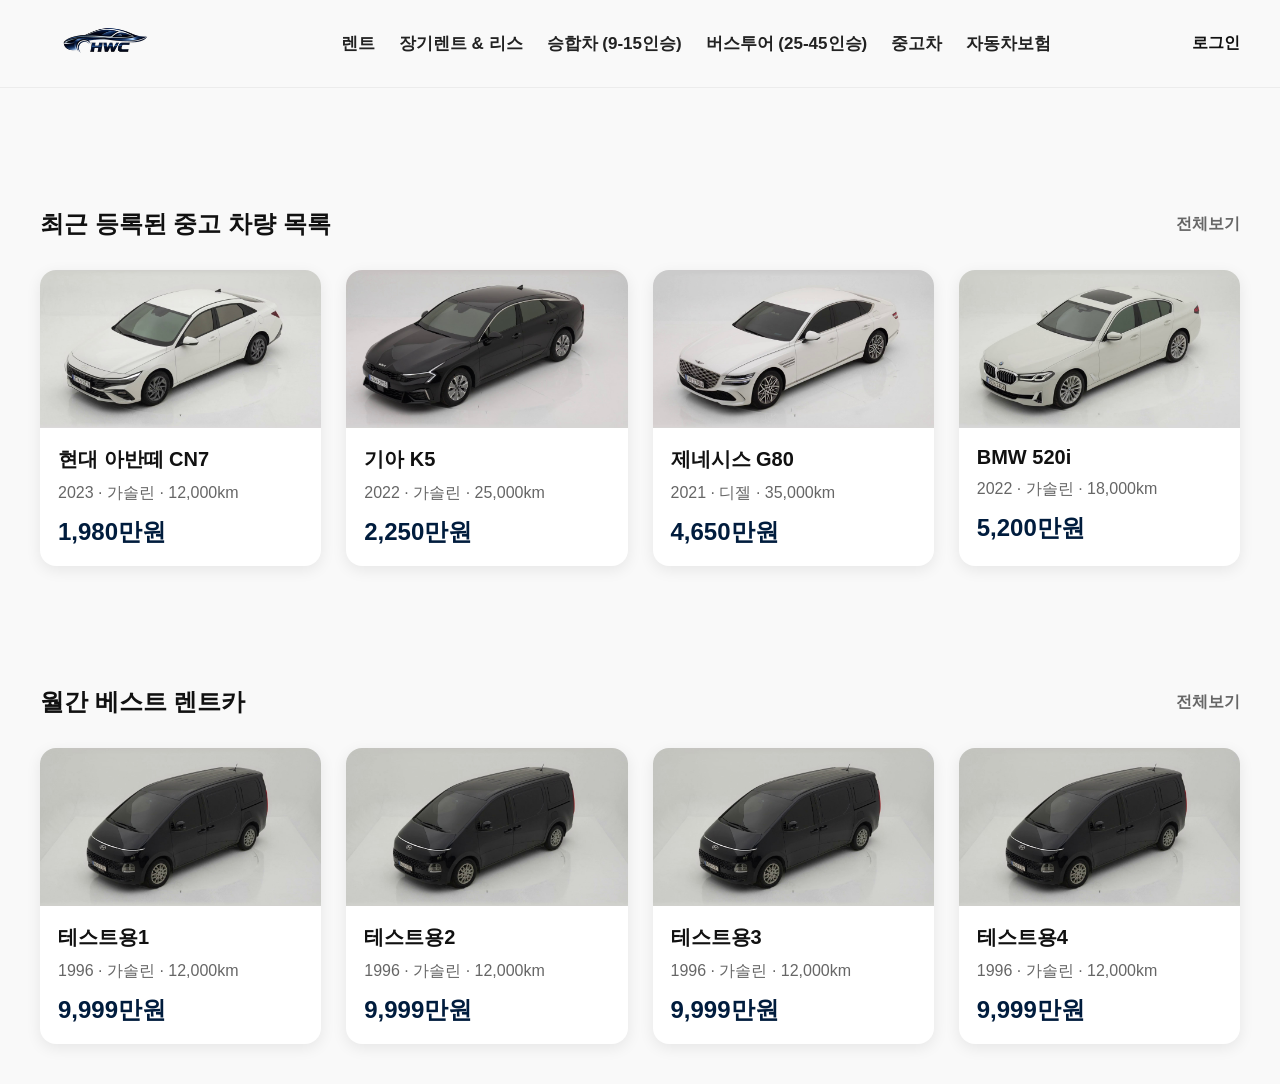
==== html_css/html/index.html @ dc92d00e "Add files via upload" ====
<!doctype html>
<html lang="ko">
    <head>
        <meta charset="utf-8">
        <link rel="icon" href="/html_css/favicon/HWC_favicon.ico">
        <link rel="stylesheet" href="/html_css/css/css.css">
        <title>하이원카 No.1 자동차의 모든 것!</title>
    </head>
    <body>
        <header class="nav_bar">
        <div class="nav_container">
            <div class="logo">
                <a href="index.html"><img src="/html_css/favicon/favicon.ico"></a>
            </div>
            <nav class="nav">
                <a href="#">렌트</a>
                <a href="#">장기렌트 & 리스</a>
                <a href="#">승합차 (9-15인승)</a>
                <a href="#">버스투어 (25-45인승)</a>
                <a href="#">중고차</a>
                <a href="#">자동차보험</a>
            </nav>
            <div class="nav_right">
                <a href="#" class="login_btn">로그인</a>
            </div>
        </div>
        </header>
        <section class="content_section">
            <div class="section_header">
                <h1>최근 등록된 중고 차량 목록</h1>
                <a href="#" class="all_btn">전체보기</a>
            </div>
            <!-- 테스트 리소스는 헤이딜러 -->
            <div id="cargrid" class="vehicle_grid">
                <div class="vehicle_card">
                    <img src="/html_css/test_img/test1.jpeg">
                    <div class="vehicle_info">
                        <h3>현대 아반떼 CN7</h3>
                        <p>2023 · 가솔린 · 12,000km</p>
                        <strong>1,980만원</strong>
                    </div>
                </div>
                <div class="vehicle_card">
                    <img src="/html_css/test_img/test2.jpeg">
                    <div class="vehicle_info">
                        <h3>기아 K5</h3>
                        <p>2022 · 가솔린 · 25,000km</p>
                        <strong>2,250만원</strong>
                    </div>                        
                </div>
                <div class="vehicle_card">
                    <img src="/html_css/test_img/test3.jpeg">
                    <div class="vehicle_info">
                        <h3>제네시스 G80</h3>
                        <p>2021 · 디젤 · 35,000km</p>
                        <strong>4,650만원</strong>
                    </div>                        
                </div>
                <div class="vehicle_card">
                    <img src="/html_css/test_img/test4.jpeg">
                    <div class="vehicle_info">
                        <h3>BMW 520i</h3>
                        <p>2022 · 가솔린 · 18,000km</p>
                        <strong>5,200만원</strong>
                    </div>                        
                </div>
            </div>                                
        </section>
        <section class="content_section">
            <div class="section_header">
                <h1>월간 베스트 렌트카</h1>
                <a href="#" class="all_btn">전체보기</a>
            </div>
            <div id="cargrid" class="vehicle_grid">
                <div class="vehicle_card">
                    <img src="/html_css/test_img/test_5.jpeg">
                    <div class="vehicle_info">
                        <h3>테스트용1</h3>
                        <p>1996 · 가솔린 · 12,000km</p>
                        <strong>9,999만원</strong>
                    </div>
               </div>   
                <div class="vehicle_card">
                    <img src="/html_css/test_img/test_5.jpeg">
                    <div class="vehicle_info">
                        <h3>테스트용2</h3>
                        <p>1996 · 가솔린 · 12,000km</p>
                        <strong>9,999만원</strong>
                    </div>
               </div>   
                <div class="vehicle_card">
                    <img src="/html_css/test_img/test_5.jpeg">
                    <div class="vehicle_info">
                        <h3>테스트용3</h3>
                        <p>1996 · 가솔린 · 12,000km</p>
                        <strong>9,999만원</strong>
                    </div>
                </div>    
                <div class="vehicle_card">
                    <img src="/html_css/test_img/test_5.jpeg">
                    <div class="vehicle_info">
                        <h3>테스트용4</h3>
                        <p>1996 · 가솔린 · 12,000km</p>
                        <strong>9,999만원</strong>
                    </div>
                </div>
            </div>                                                                                    
        </section>
    </body>
</html>
---- html_css/css/css.css ----
* {
    margin: 0;
    padding: 0;
    box-sizing: border-box;
    font-family: 'Segoe UI', Tahoma, Geneva, Verdana, sans-serif;
}

body {
    min-height: 100vh;
    padding-top: 88px;
    color: #111111;
    background-color: #f9f9f9;
}

.container {
    width: 1200px;
    margin: 0 auto;
    padding: 40px 0;
}
/* 반응형 */
@media (max-width: 1000px) {
    .nav {
        gap: 10px;
    }
    .nav a {
        font-size: 14px;
    }
}
/* 네비게이션바 */
.nav_bar {
    position: fixed;
    top: 0;
    left: 0;
    width: 100%;
    height: 88px;
    background: #f9f9f9;
    border-bottom: 1px solid #ececec;
    z-index: 9999;
}

.nav_container {
    max-width: 1500px;
    height: 100%;
    margin: 0 auto;
    padding: 0 40px;
    display: flex;
    align-items: center;
}

.nav {
    display: flex;
    justify-content: center;
    align-items: center;
    gap: 24px;
    margin-left: 40px;
    flex: 1;
}

.nav a {
    position: relative;
    text-decoration: none;
    color: #222222;
    font-size: 17px;
    font-weight: 600;
    position: relative;
    transition: .25s;
}

.nav a::after {
    content:"";
    position:absolute;
    left: 0;
    bottom: -10px;
    width: 0;
    height: 2px;
    background: #001C3D;
    transition: .25s;
}

.nav a:hover {
    color: #001C3D;
}

.nav a:hover::after {
    width:100%;
}

.nav_right {
    margin-left: auto;
    flex-shrink: 0;
}

.login_btn {
    text-decoration: none;
    color: #111111;
    font-weight: 600;
    margin-left: 10px;
}

.logo {
    display: flex;
    align-items: center;
}

.logo img{
    height: 130px;
    width: auto;
}
/* 컨텐츠 섹션 */
.content_section {
    width: 100%;
    max-width: 1500px;
    margin: 120px auto 40px;
    padding: 0 40px;
}

.section_header {
    display: flex;
    justify-content: space-between;
    align-items: center;
    margin-bottom: 30px;
}

.section_header h2 {
    font-size: 42px;
    font-weight: 800;
    color: #111111;
}

.all_btn {
    text-decoration: none;
    color: #666666;
    font-weight: 600;
}
/* 공통 카드 그리드 */
.vehicle_grid {
    display: grid;
    grid-template-columns: repeat(auto-fit, minmax(280px, 1fr));
    gap: 25px;
}

.vehicle_card {
    background: white;
    border-radius: 16px;
    overflow: hidden;
    box-shadow: 0 4px 15px rgba(0, 0, 0, .08);
    transition: .25s ease, box-sahdow .25s ease;
    cursor: pointer;
}

.vehicle_card:hover {
    transform: translateY(-6px);
    box-shadow: 0 10px 25px rgba(0, 0, 0, .12);
}

.vehicle_card img {
    display: block;
    width: 100%;
    aspect-ratio: 16 / 9;
    object-fit: cover;
}

.vehicle_info {
    padding: 18px;
}

.vehicle_info h3 {
    font-size: 20px;
    margin-bottom: 10px;
}

.vehicle_info p {
    color: #666;
    margin-bottom: 12px;
}

.vehicle_info strong {
    font-size: 24px;
    color: #001C3D;
}
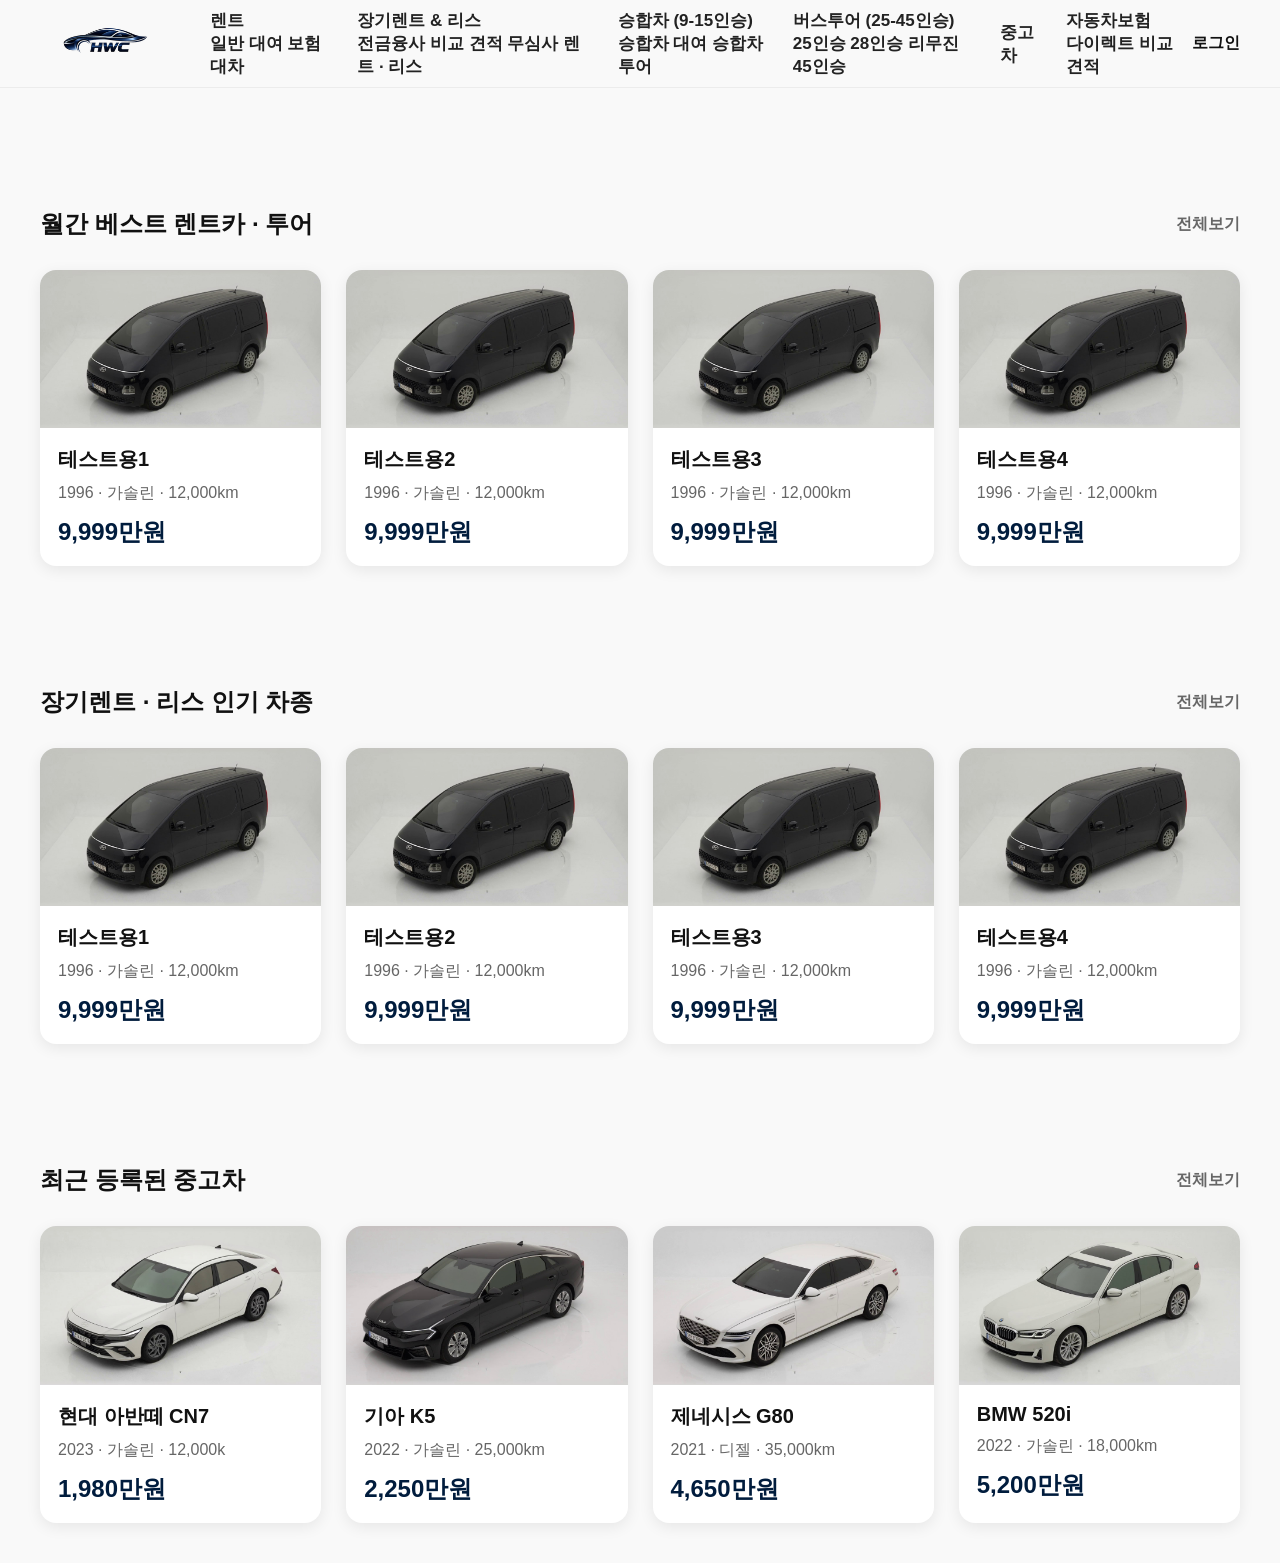
==== commit bdeec1c9: "Add files via upload" ====
--- a/html_css/html/index.html
+++ b/html_css/html/index.html
@@ -2,23 +2,58 @@
 <html lang="ko">
     <head>
         <meta charset="utf-8">
-        <link rel="icon" href="/html_css/favicon/HWC_favicon.ico">
-        <link rel="stylesheet" href="/html_css/css/css.css">
+        <meta property="og:img" content="../favicon/og.png">
+        <meta property="og:title" content="하이원카 No.1 자동차의 모든 것!">
+        <meta property="og:description" content="장기렌트·리스·할부·보험대차·승합차대여·공항·골프·투어·자동차보험">
+        <link rel="icon" href="../favicon/HWC_favicon.ico">
+        <link rel="stylesheet" href="../css/css.css">
         <title>하이원카 No.1 자동차의 모든 것!</title>
     </head>
     <body>
         <header class="nav_bar">
         <div class="nav_container">
             <div class="logo">
-                <a href="index.html"><img src="/html_css/favicon/favicon.ico"></a>
+                <a href="index.html"><img src="../favicon/favicon.ico"></a>
             </div>
             <nav class="nav">
+            <div class="nav_item">    
                 <a href="#">렌트</a>
+                <div class="dropdown">
+                    <a href="#">일반 대여</a>
+                    <a href="#">보험 대차</a>
+                </div>
+            </div>
+            <div class="nav_item">   
                 <a href="#">장기렌트 & 리스</a>
+                <div class="dropdown">
+                    <a href="#">전금융사 비교 견적</a>
+                    <a href="#">무심사 렌트 · 리스</a>
+                </div>
+            </div>
+            <div class="nav_item">     
                 <a href="#">승합차 (9-15인승)</a>
+                <div class="dropdown">
+                    <a href="#">승합차 대여</a>
+                    <a href="#">승합차 투어</a>
+                </div>
+            </div>
+            <div class="nav_item">  
                 <a href="#">버스투어 (25-45인승)</a>
+                <div class="dropdown">
+                    <a href="#">25인승</a>
+                    <a href="#">28인승 리무진</a>
+                    <a href="#">45인승</a>
+                </div>
+            </div>
+            <div class="nav_item">
                 <a href="#">중고차</a>
+            </div>
+            <div class="nav_item">
                 <a href="#">자동차보험</a>
+                <div class="dropdown">
+                    <a href="#">다이렉트 비교견적</a>
+                </div>
+            </div>    
             </nav>
             <div class="nav_right">
                 <a href="#" class="login_btn">로그인</a>
@@ -27,53 +62,53 @@
         </header>
         <section class="content_section">
             <div class="section_header">
-                <h1>최근 등록된 중고 차량 목록</h1>
+                <h1>월간 베스트 렌트카 · 투어</h1>
                 <a href="#" class="all_btn">전체보기</a>
             </div>
             <!-- 테스트 리소스는 헤이딜러 -->
             <div id="cargrid" class="vehicle_grid">
                 <div class="vehicle_card">
-                    <img src="/html_css/test_img/test1.jpeg">
+                    <img src="../test_img/test_5.jpeg">
                     <div class="vehicle_info">
-                        <h3>현대 아반떼 CN7</h3>
-                        <p>2023 · 가솔린 · 12,000km</p>
-                        <strong>1,980만원</strong>
+                        <h3>테스트용1</h3>
+                        <p>1996 · 가솔린 · 12,000km</p>
+                        <strong>9,999만원</strong>
                     </div>
                 </div>
                 <div class="vehicle_card">
-                    <img src="/html_css/test_img/test2.jpeg">
+                    <img src="../test_img/test_5.jpeg">
                     <div class="vehicle_info">
-                        <h3>기아 K5</h3>
-                        <p>2022 · 가솔린 · 25,000km</p>
-                        <strong>2,250만원</strong>
+                        <h3>테스트용2</h3>
+                        <p>1996 · 가솔린 · 12,000km</p>
+                        <strong>9,999만원</strong>
                     </div>                        
                 </div>
                 <div class="vehicle_card">
-                    <img src="/html_css/test_img/test3.jpeg">
+                    <img src="../test_img/test_5.jpeg">
                     <div class="vehicle_info">
-                        <h3>제네시스 G80</h3>
-                        <p>2021 · 디젤 · 35,000km</p>
-                        <strong>4,650만원</strong>
+                        <h3>테스트용3</h3>
+                        <p>1996 · 가솔린 · 12,000km</p>
+                        <strong>9,999만원</strong>
                     </div>                        
                 </div>
                 <div class="vehicle_card">
-                    <img src="/html_css/test_img/test4.jpeg">
+                    <img src="../test_img/test_5.jpeg">
                     <div class="vehicle_info">
-                        <h3>BMW 520i</h3>
-                        <p>2022 · 가솔린 · 18,000km</p>
-                        <strong>5,200만원</strong>
+                        <h3>테스트용4</h3>
+                        <p>1996 · 가솔린 · 12,000km</p>
+                        <strong>9,999만원</strong>
                     </div>                        
                 </div>
             </div>                                
         </section>
         <section class="content_section">
             <div class="section_header">
-                <h1>월간 베스트 렌트카</h1>
+                <h1>장기렌트 · 리스 인기 차종</h1>
                 <a href="#" class="all_btn">전체보기</a>
             </div>
             <div id="cargrid" class="vehicle_grid">
                 <div class="vehicle_card">
-                    <img src="/html_css/test_img/test_5.jpeg">
+                    <img src="../test_img/test_5.jpeg">
                     <div class="vehicle_info">
                         <h3>테스트용1</h3>
                         <p>1996 · 가솔린 · 12,000km</p>
@@ -81,7 +116,7 @@
                     </div>
                </div>   
                 <div class="vehicle_card">
-                    <img src="/html_css/test_img/test_5.jpeg">
+                    <img src="../test_img/test_5.jpeg">
                     <div class="vehicle_info">
                         <h3>테스트용2</h3>
                         <p>1996 · 가솔린 · 12,000km</p>
@@ -89,7 +124,7 @@
                     </div>
                </div>   
                 <div class="vehicle_card">
-                    <img src="/html_css/test_img/test_5.jpeg">
+                    <img src="../test_img/test_5.jpeg">
                     <div class="vehicle_info">
                         <h3>테스트용3</h3>
                         <p>1996 · 가솔린 · 12,000km</p>
@@ -97,14 +132,54 @@
                     </div>
                 </div>    
                 <div class="vehicle_card">
-                    <img src="/html_css/test_img/test_5.jpeg">
+                    <img src="../test_img/test_5.jpeg">
                     <div class="vehicle_info">
                         <h3>테스트용4</h3>
                         <p>1996 · 가솔린 · 12,000km</p>
                         <strong>9,999만원</strong>
                     </div>
                 </div>
-            </div>                                                                                    
+            </div>
+        </section> 
+        <section class="content_section">
+            <div class="section_header">
+                <h1>최근 등록된 중고차</h1>
+                <a href="#" class="all_btn">전체보기</a>
+            </div>            
+            <div id="cargrid" class="vehicle_grid">
+                <div class="vehicle_card">
+                    <img src="../test_img/test1.jpeg">
+                    <div class="vehicle_info">
+                        <h3>현대 아반떼 CN7</h3>
+                        <p>2023 · 가솔린 · 12,000k</p>
+                        <strong>1,980만원</strong>
+                    </div>
+               </div>   
+                <div class="vehicle_card">
+                    <img src="../test_img/test2.jpeg">
+                    <div class="vehicle_info">
+                        <h3>기아 K5</h3>
+                        <p>2022 · 가솔린 · 25,000km</p>
+                        <strong>2,250만원</strong>
+                    </div>
+               </div>   
+                <div class="vehicle_card">
+                    <img src="../test_img/test3.jpeg">
+                    <div class="vehicle_info">
+                        <h3>제네시스 G80</h3>
+                        <p>2021 · 디젤 · 35,000km</p>
+                        <strong>4,650만원</strong>
+                    </div>
+                </div>    
+                <div class="vehicle_card">
+                    <img src="../test_img/test4.jpeg">
+                    <div class="vehicle_info">
+                        <h3>BMW 520i</h3>
+                        <p>2022 · 가솔린 · 18,000km</p>
+                        <strong>5,200만원</strong>
+                    </div>
+                </div>
+            </div>                                                                                                
         </section>
     </body>
 </html>
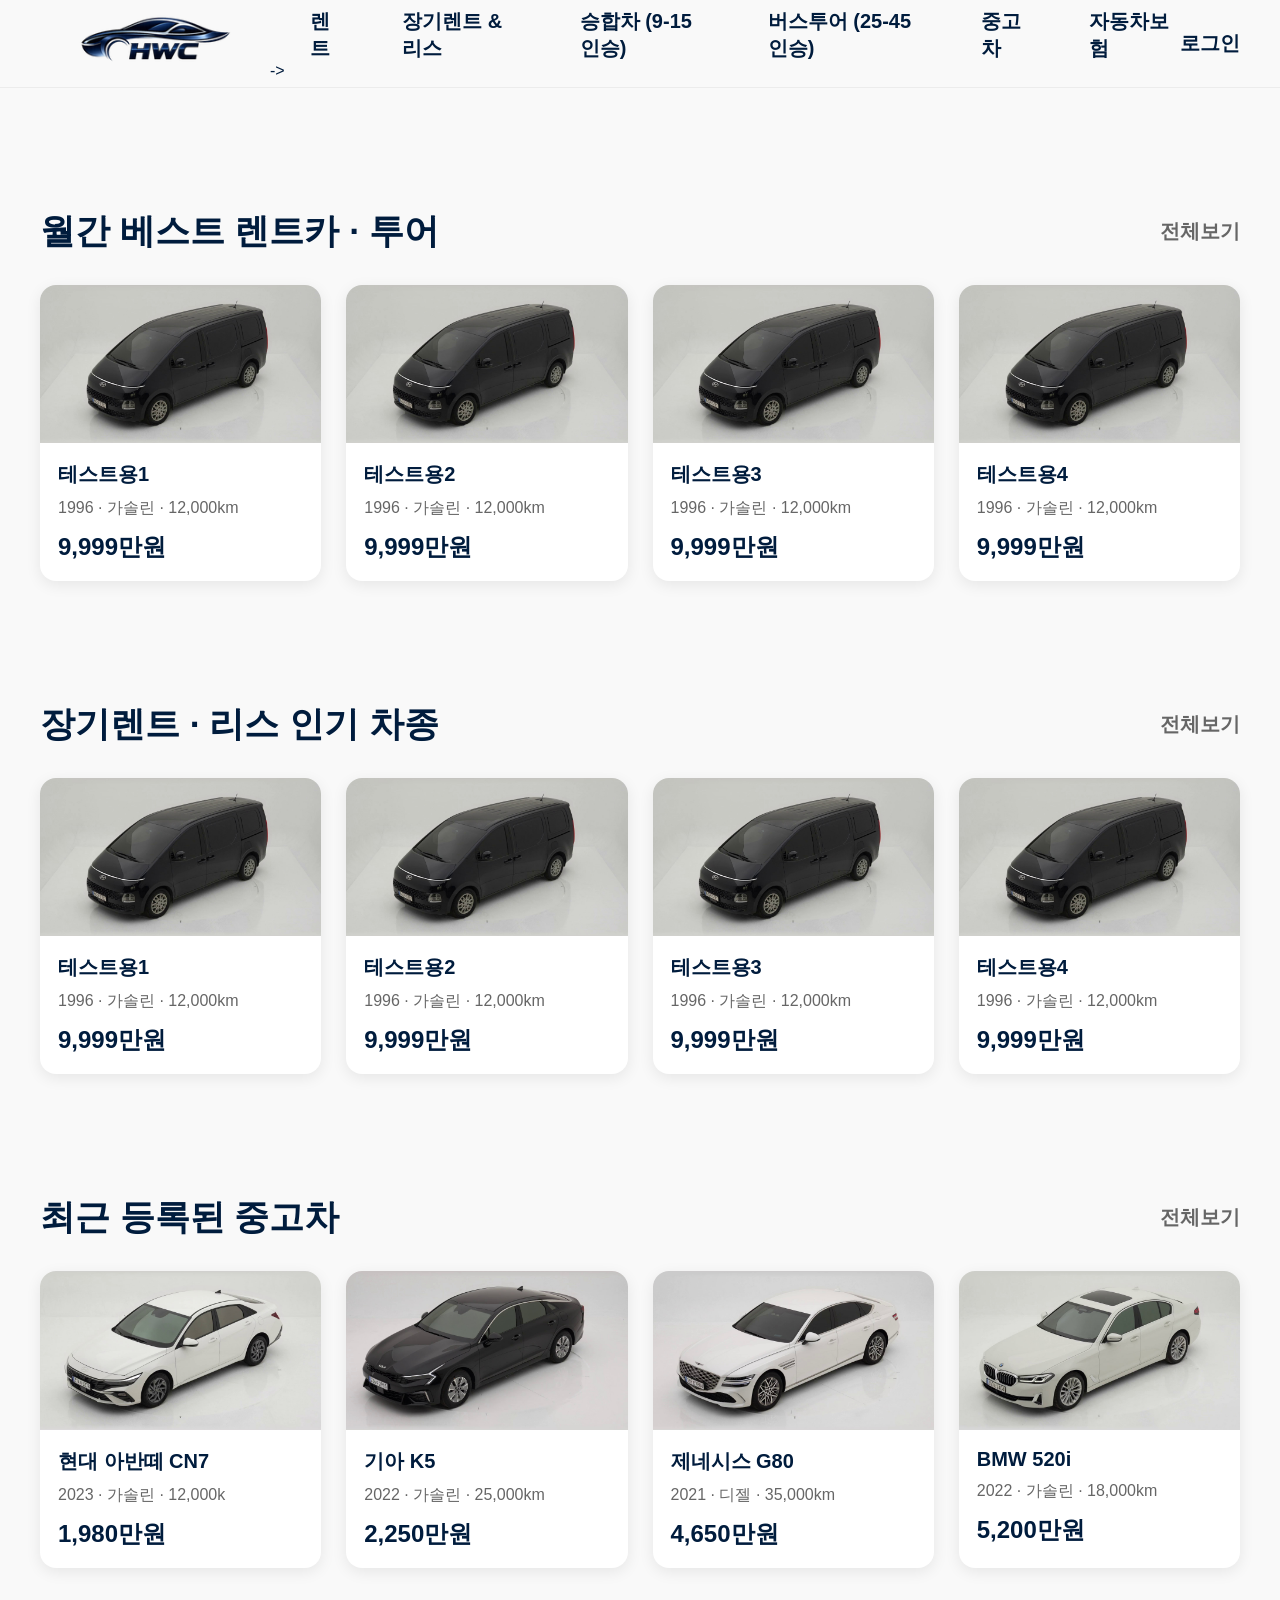
==== commit 51e6ced2: "Add files via upload" ====
--- a/html_css/html/index.html
+++ b/html_css/html/index.html
@@ -15,6 +15,7 @@
             <div class="logo">
                 <a href="index.html"><img src="../favicon/favicon.ico"></a>
             </div>
+        <div class="nav_wrapper">
             <nav class="nav">
             <div class="nav_item">    
                 <a href="#">렌트</a>
@@ -55,6 +56,10 @@
                 </div>
             </div>    
             </nav>
+            <div class="nav_hint">
+                ->
+            </div>
+        </div>    
             <div class="nav_right">
                 <a href="#" class="login_btn">로그인</a>
             </div>
--- a/html_css/css/css.css
+++ b/html_css/css/css.css
@@ -8,7 +8,7 @@
 body {
     min-height: 100vh;
     padding-top: 88px;
-    color: #111111;
+    color: #001C3D;
     background-color: #f9f9f9;
 }
 
@@ -47,11 +47,30 @@
     align-items: center;
 }
 
+.nav_item {
+    position: relative;
+}
+
+.nav_item:hover .dropdown {
+    opacity: 1;
+    visibility: visible;
+    transform: translateX(-50%) translateY(0);
+}
+
+.nav_item::after {
+    content: "";
+    position: absolute;
+    left: 0;
+    right: 0;
+    top: 100%;
+    height: 15px;
+}
+
 .nav {
     display: flex;
     justify-content: center;
     align-items: center;
-    gap: 24px;
+    gap: 60px;
     margin-left: 40px;
     flex: 1;
 }
@@ -59,8 +78,8 @@
 .nav a {
     position: relative;
     text-decoration: none;
-    color: #222222;
-    font-size: 17px;
+    color: #001C3D;
+    font-size: 20px;
     font-weight: 600;
     position: relative;
     transition: .25s;
@@ -90,10 +109,43 @@
     flex-shrink: 0;
 }
 
+.dropdown {
+    position: absolute;
+    top: calc(100% + 12px);
+    left: 50%;
+    transform: translateX(-50%) translateY(10px);
+    min-width: 220px;
+    background: #f9f9f9;
+    border-radius: 12px;
+    box-shadow: 0 10px 30px rgba(0, 28, 61, .12);
+    padding: 8px 0;
+    opacity: 0;
+    visibility: hidden;
+    transition: .25s ease;
+    z-index: 10000;
+}
+
+.dropdown a {
+    display: block;
+    padding: 12px 18px;
+    color: #001C3D;
+    text-decoration: none;
+    font-size: 18px;
+    font-weight: 500;
+    white-space: nowrap;
+}
+
+.dropdown a:hover {
+    background: #f4f6f8;
+    color: #001C3D;
+}
+
+
 .login_btn {
     text-decoration: none;
-    color: #111111;
+    color: #001C3D;
     font-weight: 600;
+    font-size: 20px;
     margin-left: 10px;
 }
 
@@ -103,7 +155,7 @@
 }
 
 .logo img{
-    height: 130px;
+    height: 230px;
     width: auto;
 }
 /* 컨텐츠 섹션 */
@@ -121,16 +173,17 @@
     margin-bottom: 30px;
 }
 
-.section_header h2 {
-    font-size: 42px;
+.section_header h1 {
+    font-size: 35px;
     font-weight: 800;
-    color: #111111;
+    color: #001C3D;
 }
 
 .all_btn {
     text-decoration: none;
     color: #666666;
     font-weight: 600;
+    font-size: 20px;
 }
 /* 공통 카드 그리드 */
 .vehicle_grid {
@@ -144,13 +197,13 @@
     border-radius: 16px;
     overflow: hidden;
     box-shadow: 0 4px 15px rgba(0, 0, 0, .08);
-    transition: .25s ease, box-sahdow .25s ease;
+    transition: transform .25s ease, box-shadow .25s ease;    
     cursor: pointer;
 }
 
 .vehicle_card:hover {
     transform: translateY(-6px);
-    box-shadow: 0 10px 25px rgba(0, 0, 0, .12);
+    box-shadow: 0 10px 25px rgba(0, 28, 61, 0.912);
 }
 
 .vehicle_card img {
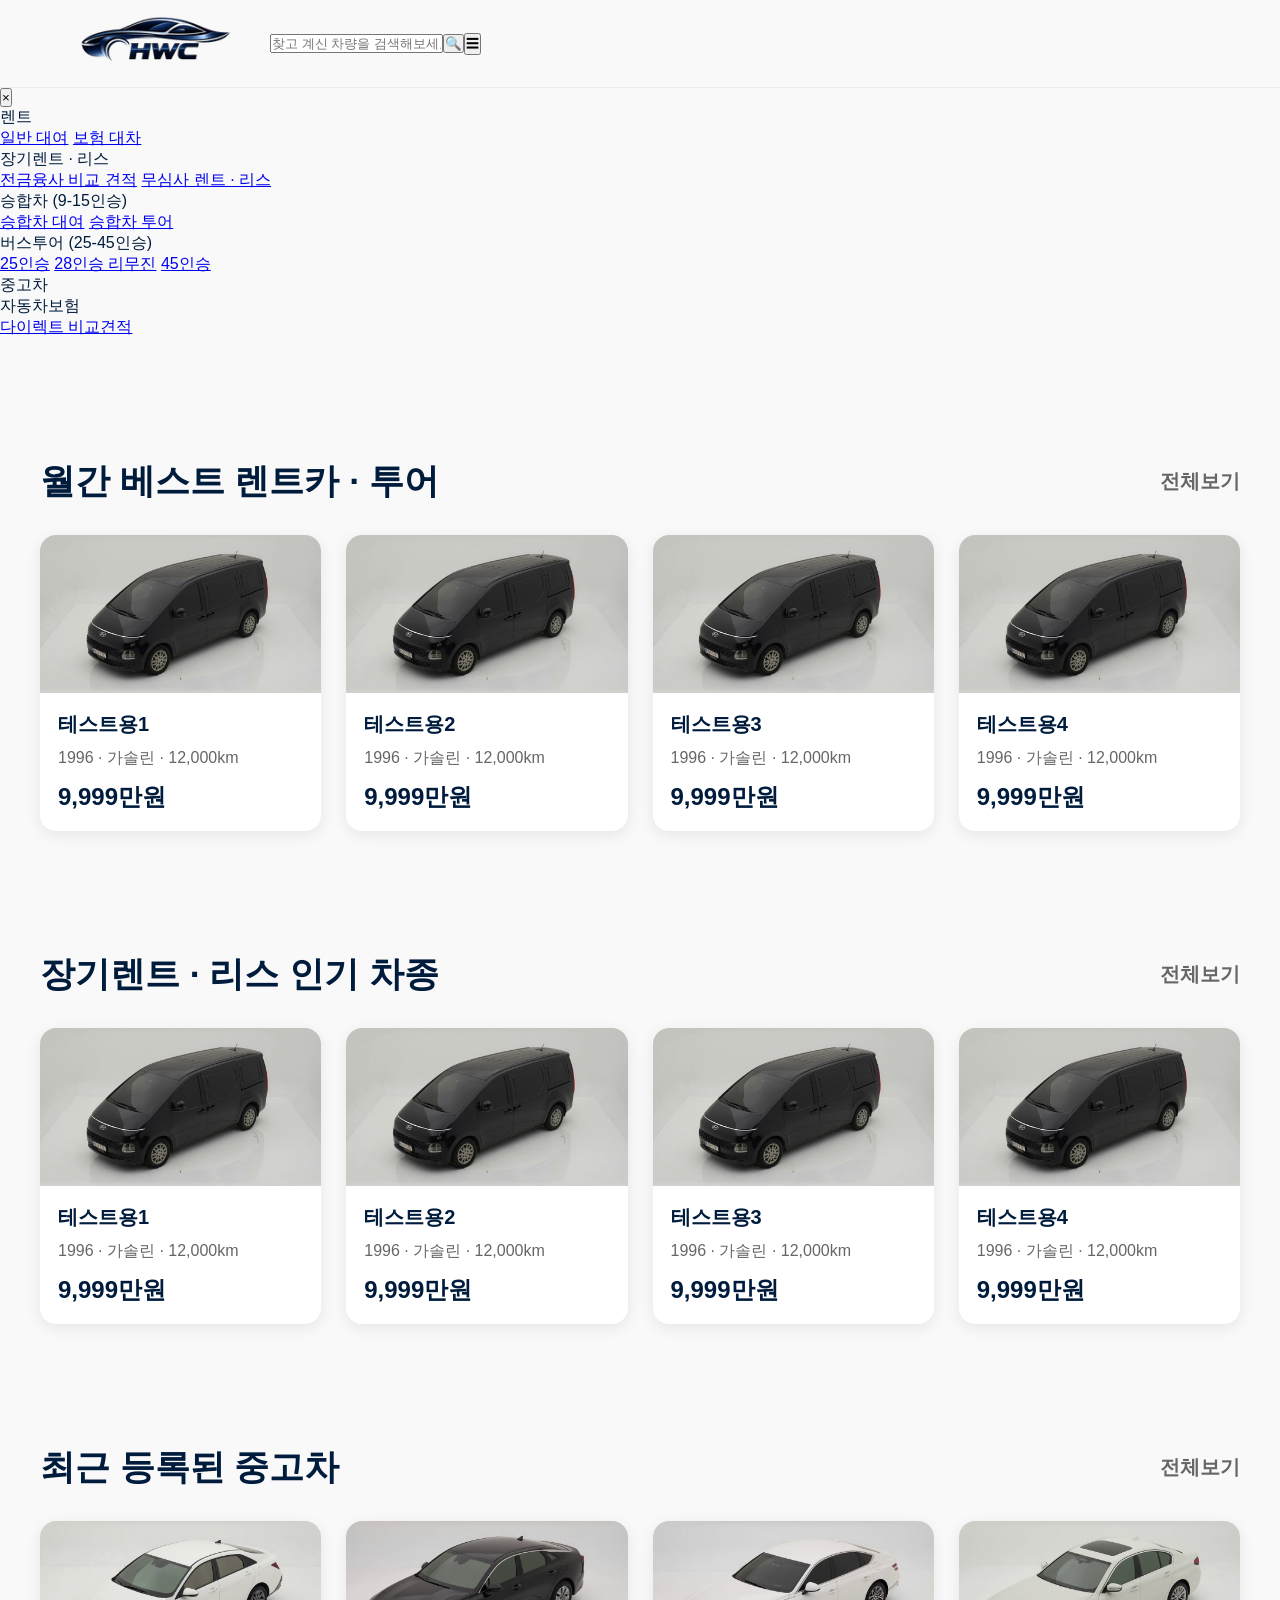
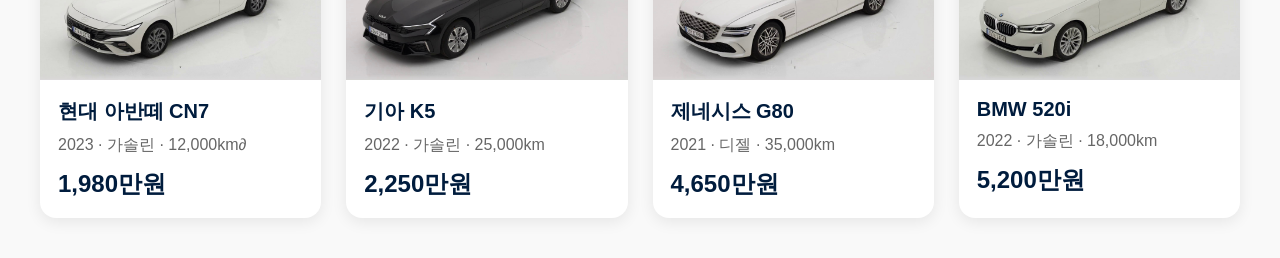
==== commit 47ade21c: "Add files via upload" ====
--- a/html_css/html/index.html
+++ b/html_css/html/index.html
@@ -7,6 +7,7 @@
         <meta property="og:description" content="장기렌트·리스·할부·보험대차·승합차대여·공항·골프·투어·자동차보험">
         <link rel="icon" href="../favicon/HWC_favicon.ico">
         <link rel="stylesheet" href="../css/css.css">
+        <script defer src="../js/nav.js"></script>
         <title>하이원카 No.1 자동차의 모든 것!</title>
     </head>
     <body>
@@ -15,56 +16,63 @@
             <div class="logo">
                 <a href="index.html"><img src="../favicon/favicon.ico"></a>
             </div>
-        <div class="nav_wrapper">
-            <nav class="nav">
-            <div class="nav_item">    
-                <a href="#">렌트</a>
-                <div class="dropdown">
-                    <a href="#">일반 대여</a>
-                    <a href="#">보험 대차</a>
+        <div class="search_box">
+            <input type="text" placeholder="찾고 계신 차량을 검색해보세요.">
+        </div>
+            <button class="search_btn">
+                🔍
+            </button>             
+            <button id="menuBtn" class="menu_btn">
+                ☰
+            </button>
+        </div>   
+        </header>
+        <div id="sideMenu" class="side_menu">
+            <button id="closeBtn" class="close_btn">
+                ×
+            </button>
+            <div class="menu_group">
+                <div class="menu_title">
+                    렌트
+                </div>
+                <a href="#">일반 대여</a>
+                <a href="#">보험 대차</a>
+            </div>
+            <div class="menu_group">
+                <div class="menu_title">
+                    장기렌트 · 리스
+                </div>
+                <a href="#">전금융사 비교 견적</a>
+                <a href="#">무심사 렌트 · 리스</a>
+            </div>
+            <div class="menu_group">
+                <div class="menu_title">
+                    승합차 (9-15인승)
+                </div>
+                <a href="#">승합차 대여</a>
+                <a href="#">승합차 투어</a>
+            </div>
+            <div class="menu_group">
+                <div class="menu_title">
+                    버스투어 (25-45인승)
+                </div>
+                <a href="#">25인승</a>
+                <a href="#">28인승 리무진</a>
+                <a href="#">45인승</a>
+            </div>
+            <div class="menu_group">
+                <div class="menu_title">
+                    중고차
                 </div>
             </div>
-            <div class="nav_item">   
-                <a href="#">장기렌트 & 리스</a>
-                <div class="dropdown">
-                    <a href="#">전금융사 비교 견적</a>
-                    <a href="#">무심사 렌트 · 리스</a>
+            <div class="menu_group">
+                <div class="menu_title">
+                    자동차보험
                 </div>
-            </div>
-            <div class="nav_item">     
-                <a href="#">승합차 (9-15인승)</a>
-                <div class="dropdown">
-                    <a href="#">승합차 대여</a>
-                    <a href="#">승합차 투어</a>
-                </div>
-            </div>
-            <div class="nav_item">  
-                <a href="#">버스투어 (25-45인승)</a>
-                <div class="dropdown">
-                    <a href="#">25인승</a>
-                    <a href="#">28인승 리무진</a>
-                    <a href="#">45인승</a>
-                </div>
-            </div>
-            <div class="nav_item">
-                <a href="#">중고차</a>
-            </div>
-            <div class="nav_item">
-                <a href="#">자동차보험</a>
-                <div class="dropdown">
-                    <a href="#">다이렉트 비교견적</a>
-                </div>
-            </div>    
-            </nav>
-            <div class="nav_hint">
-                ->
-            </div>
-        </div>    
-            <div class="nav_right">
-                <a href="#" class="login_btn">로그인</a>
+                <a href="#">다이렉트 비교견적</a>
             </div>
         </div>
-        </header>
+        <div id="menuOverlay" class="menu_overlay"></div>
         <section class="content_section">
             <div class="section_header">
                 <h1>월간 베스트 렌트카 · 투어</h1>
@@ -156,7 +164,7 @@
                     <img src="../test_img/test1.jpeg">
                     <div class="vehicle_info">
                         <h3>현대 아반떼 CN7</h3>
-                        <p>2023 · 가솔린 · 12,000k</p>
+                        <p>2023 · 가솔린 · 12,000km∂</p>
                         <strong>1,980만원</strong>
                     </div>
                </div>   
--- a/html_css/css/css.css
+++ b/html_css/css/css.css
@@ -18,12 +18,79 @@
     padding: 40px 0;
 }
 /* 반응형 */
+@keyframes navHintMove {
+    0% {
+        transform: translateY(-50%) translateX(0);
+    }
+    50% {
+        transform: translateY(-50%) translateX(8px);
+    }
+    100% {
+        transform: translateY(-50%) translateX(0);
+    }
+}
+
 @media (max-width: 1000px) {
     .nav {
         gap: 10px;
     }
     .nav a {
         font-size: 14px;
+    }
+}
+
+@media (max-width: 768px) {
+    .nav_wrapper {
+        overflow: hidden;
+    }
+    .nav_wrapper::after {
+        content: "";
+        position: absolute;
+        top: 0;
+        right: 0;
+        width: 60px;
+        height: 100%;
+        background: linear-gradient(
+            to right,
+            rgba(249,249,249,0),
+            rgba(249,249,249,1)
+        );
+        pointer-events: none;
+        z-index: 5;
+    }
+    .nav_hint {
+        display: block;
+        position: absolute;
+        right: 12px;
+        top: 50%;
+        transform: translateY(-50%);
+        font-size: 24px;
+        font-weight: 700;
+        color: #001C3D;
+        pointer-events: none;
+        z-index: 10;
+        animation: navHintmove 1.5s infinite;
+    }
+    .nav {
+        overflow-x: auto;
+        overflow-y: hidden;
+        justify-content: flex-start;
+        gap: 20px;
+        width: 100%;
+        padding-right: 80px;
+        scrollbar-width: none;
+        white-space: nowrap;
+    }
+    .nav::-webkit-scrollbar {
+        display: none;
+    }
+    .nav a {
+        white-space: nowrap;
+        flex-shrink: 0;
+        font-size: 16px;
+    }
+    .nav_item {
+        flex-shrink: 0;
     }
 }
 /* 네비게이션바 */
@@ -107,6 +174,15 @@
 .nav_right {
     margin-left: auto;
     flex-shrink: 0;
+}
+
+.nav_wrapper {
+    flex: 1;
+    position: relative;
+}
+
+.nav_hint {
+    display: none;
 }
 
 .dropdown {
